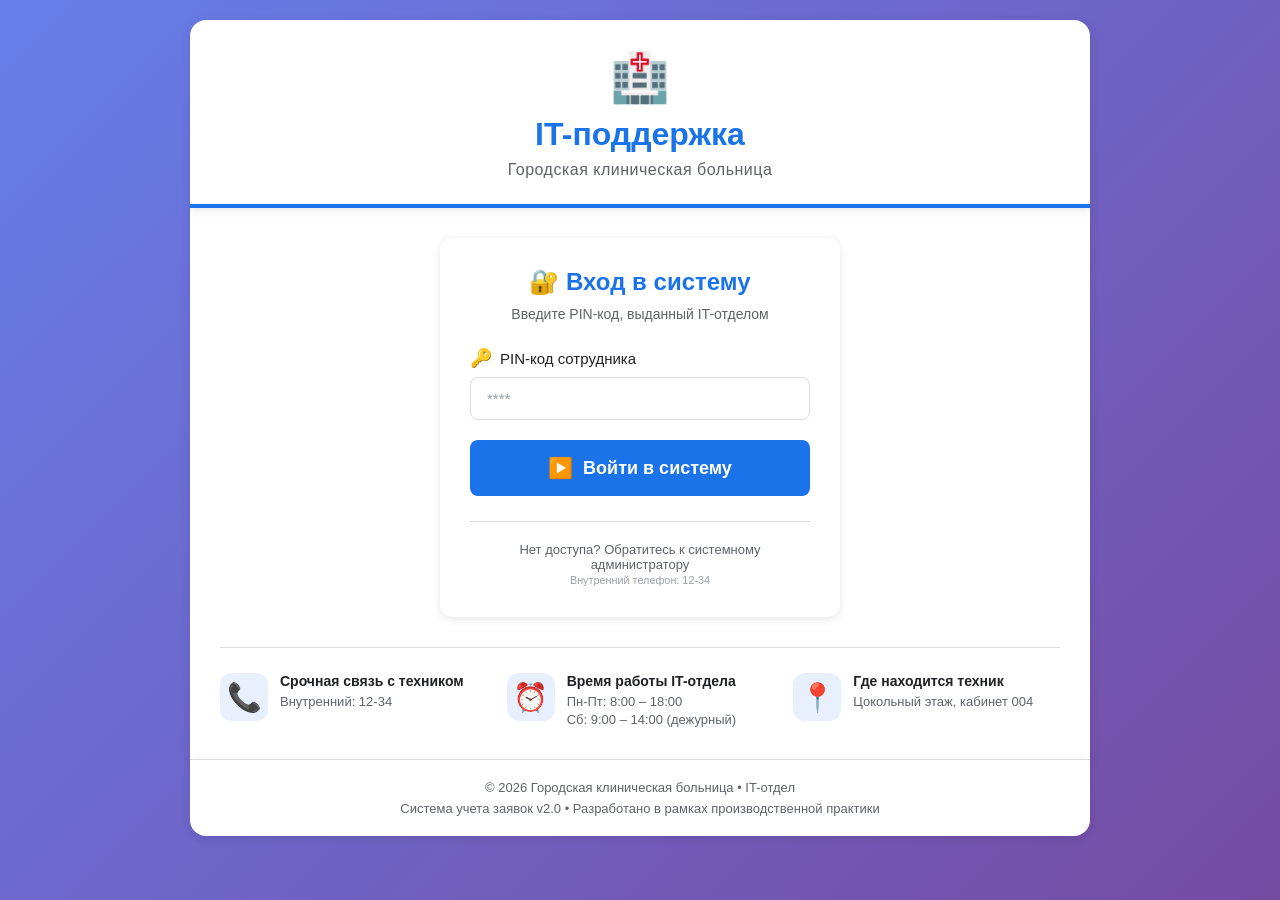
==== admin.html @ d773f5c8 "alpha 1" ====
<!DOCTYPE html>
<html lang="ru">
<head>
    <meta charset="UTF-8">
    <meta name="viewport" content="width=device-width, initial-scale=1.0">
    <title>Панель администратора | IT-отдел</title>
    <link rel="stylesheet" href="style.css">
</head>
<body>
    <div class="container">
        <header class="header admin-header">
            <div class="header-icon">🔐</div>
            <h1>Панель администратора</h1>
            <div class="header-subtitle">Управление заявками и сотрудниками</div>
            <button class="logout-btn" onclick="adminLogout()" style="background: rgba(255,255,255,0.2); color: white;">🚪 Выйти</button>
        </header>

        <main class="main">
            <!-- Проверка авторизации -->
            <div id="adminAuthCheck" style="display: none;"></div>
            
            <!-- Вкладки -->
            <div style="display: flex; gap: 10px; margin-bottom: 20px; border-bottom: 2px solid #e0e0e0;">
                <button class="tab-btn active" id="tabRequestsBtn" onclick="switchTab('requests')">📋 Заявки</button>
                <button class="tab-btn" id="tabStaffBtn" onclick="switchTab('staff')">👥 Сотрудники</button>
            </div>

            <!-- ПАНЕЛЬ ЗАЯВОК -->
            <div id="requestsPanel">
                <div class="admin-controls">
                    <button class="refresh-btn" onclick="loadRequests()">
                        <span>🔄</span> Обновить
                    </button>
                    <select id="statusFilter" class="filter-select" onchange="loadRequests()">
                        <option value="all">Все заявки</option>
                        <option value="Новая">Только новые</option>
                        <option value="В работе">В работе</option>
                        <option value="Выполнено">Выполненные</option>
                    </select>
                    <select id="priorityFilter" class="filter-select" onchange="loadRequests()">
                        <option value="all">Любая срочность</option>
                        <option value="Критическая">Критическая</option>
                        <option value="Срочная">Срочная</option>
                        <option value="Обычная">Обычная</option>
                    </select>
                    <button class="clear-btn" onclick="exportToCSV()">
                        <span>📊</span> Экспорт CSV
                    </button>
                    <button class="clear-btn" onclick="clearAllRequests()">
                        <span>🗑️</span> Очистить всё
                    </button>
                    <span class="stats" id="statsDisplay"></span>
                </div>

                <div class="requests-table-container">
                    <table class="requests-table" id="requestsTable">
                        <thead>
                            <tr>
                                <th>Время</th>
                                <th>Кабинет</th>
                                <th>Тип</th>
                                <th>Описание</th>
                                <th>Срочность</th>
                                <th>Контакт</th>
                                <th>Автор</th>
                                <th>Статус</th>
                            </tr>
                        </thead>
                        <tbody id="tableBody">
                            <tr><td colspan="8" class="empty-message">Загрузка заявок...</td></tr>
                        </tbody>
                    </table>
                </div>
            </div>

            <!-- ПАНЕЛЬ СОТРУДНИКОВ -->
            <div id="staffPanel" style="display: none;">
                <div class="admin-controls">
                    <button class="refresh-btn" onclick="showAddStaffForm()">
                        <span>➕</span> Добавить сотрудника
                    </button>
                    <span class="stats" id="staffStats"></span>
                </div>
                
                <div id="addStaffForm" style="display: none; background: #f8f9fa; padding: 20px; border-radius: 8px; margin-bottom: 20px;">
                    <h3 style="margin-bottom: 15px;">Регистрация нового сотрудника</h3>
                    <div style="display: grid; gap: 15px; grid-template-columns: repeat(auto-fit, minmax(200px, 1fr));">
                        <input type="text" id="newStaffName" placeholder="ФИО полностью" class="filter-select">
                        <input type="text" id="newStaffDepartment" placeholder="Отделение" class="filter-select">
                        <input type="text" id="newStaffPin" placeholder="PIN-код (4-6 цифр)" class="filter-select" maxlength="6" inputmode="numeric">
                    </div>
                    <div style="margin-top: 15px;">
                        <button class="refresh-btn" onclick="addStaffMember()">✅ Сохранить</button>
                        <button class="clear-btn" onclick="hideAddStaffForm()">❌ Отмена</button>
                    </div>
                </div>
                
                <div class="requests-table-container">
                    <table class="requests-table">
                        <thead>
                            <tr>
                                <th>ФИО</th>
                                <th>Отделение</th>
                                <th>PIN-код</th>
                                <th>Дата регистрации</th>
                                <th>Действия</th>
                            </tr>
                        </thead>
                        <tbody id="staffTableBody"></tbody>
                    </table>
                </div>
            </div>

            <div class="info-panel" style="margin-top: 30px;">
                <div class="info-item">
                    <span class="info-icon">👑</span>
                    <div>
                        <strong>Права администратора</strong>
                        <p>Просмотр заявок, изменение статусов, управление сотрудниками, экспорт данных.</p>
                    </div>
                </div>
                <div class="info-item">
                    <span class="info-icon">🔑</span>
                    <div>
                        <strong>PIN-код администратора</strong>
                        <p>Текущий: <code>7744</code> (можно изменить в script.js)</p>
                    </div>
                </div>
            </div>
        </main>

        <footer class="footer">
            <p>© 2026 Городская клиническая больница • IT-отдел</p>
            <p class="footer-small">Административная панель v2.0</p>
        </footer>
    </div>

    <script>
        // ===== ПРОВЕРКА АВТОРИЗАЦИИ =====
        if (sessionStorage.getItem('hospital_role') !== 'admin') {
            alert('Доступ запрещён. Войдите как администратор.');
            window.location.href = 'index.html';
        }

        function adminLogout() {
            sessionStorage.clear();
            window.location.href = 'index.html';
        }

        // ===== ИНИЦИАЛИЗАЦИЯ ДАННЫХ =====
        if (!localStorage.getItem('hospital_staff')) {
            const defaultStaff = [
                { id: 'staff-1', name: 'Иванова Мария Александровна', department: 'Терапевтическое отделение', pin: '3050', registeredAt: new Date().toLocaleString('ru-RU') },
                { id: 'staff-2', name: 'Петров Владимир Сергеевич', department: 'Хирургия', pin: '1122', registeredAt: new Date().toLocaleString('ru-RU') }
            ];
            localStorage.setItem('hospital_staff', JSON.stringify(defaultStaff));
        }

        if (!localStorage.getItem('hospital_requests')) {
            const testRequests = [
                { id: 'test-1', timestamp: new Date(Date.now() - 3600000).toLocaleString('ru-RU'), roomNumber: '305', equipmentType: 'Принтер', problemDescription: 'Не печатает, горит красная лампочка', priority: 'Срочная', contactName: 'Иванова М.А.', authorName: 'Иванова Мария Александровна', authorDept: 'Терапевтическое отделение', status: 'Новая' },
                { id: 'test-2', timestamp: new Date(Date.now() - 7200000).toLocaleString('ru-RU'), roomNumber: '112', equipmentType: 'Компьютер', problemDescription: 'Сильно тормозит, долго загружается', priority: 'Обычная', contactName: 'Петров В.С.', authorName: 'Петров Владимир Сергеевич', authorDept: 'Хирургия', status: 'В работе' },
                { id: 'test-3', timestamp: new Date(Date.now() - 86400000).toLocaleString('ru-RU'), roomNumber: 'Регистратура', equipmentType: 'Интернет', problemDescription: 'Нет доступа к МИС', priority: 'Критическая', contactName: 'Сидорова А.Н.', authorName: 'Иванова Мария Александровна', authorDept: 'Терапевтическое отделение', status: 'Выполнено' }
            ];
            localStorage.setItem('hospital_requests', JSON.stringify(testRequests));
        }

        // ===== ПЕРЕКЛЮЧЕНИЕ ВКЛАДОК =====
        let currentTab = 'requests';

        function switchTab(tab) {
            currentTab = tab;
            
            document.querySelectorAll('.tab-btn').forEach(btn => btn.classList.remove('active'));
            document.getElementById('tab' + (tab === 'requests' ? 'Requests' : 'Staff') + 'Btn').classList.add('active');
            
            document.getElementById('requestsPanel').style.display = tab === 'requests' ? 'block' : 'none';
            document.getElementById('staffPanel').style.display = tab === 'staff' ? 'block' : 'none';
            
            document.querySelector('.admin-controls').style.display = tab === 'requests' ? 'flex' : 'none';
            
            if (tab === 'staff') {
                loadStaffList();
            } else {
                loadRequests();
            }
        }

        // ===== РАБОТА С ЗАЯВКАМИ =====
        function loadRequests() {
            const statusFilter = document.getElementById('statusFilter').value;
            const priorityFilter = document.getElementById('priorityFilter').value;
            
            let requests = JSON.parse(localStorage.getItem('hospital_requests') || '[]');
            requests.sort((a, b) => new Date(b.timestamp) - new Date(a.timestamp));
            
            if (statusFilter !== 'all') requests = requests.filter(r => r.status === statusFilter);
            if (priorityFilter !== 'all') requests = requests.filter(r => r.priority === priorityFilter);
            
            const total = JSON.parse(localStorage.getItem('hospital_requests') || '[]').length;
            const newCount = JSON.parse(localStorage.getItem('hospital_requests') || '[]').filter(r => r.status === 'Новая').length;
            document.getElementById('statsDisplay').textContent = `Всего: ${total} | Новых: ${newCount}`;
            
            const tbody = document.getElementById('tableBody');
            
            if (requests.length === 0) {
                tbody.innerHTML = '<tr><td colspan="8" class="empty-message">Нет заявок</td></tr>';
                return;
            }
            
            tbody.innerHTML = requests.map(request => {
                const rowClass = request.priority === 'Критическая' ? 'priority-critical' : (request.priority === 'Срочная' ? 'priority-urgent' : '');
                const statusClass = request.status === 'Новая' ? 'status-new' : (request.status === 'В работе' ? 'status-progress' : 'status-done');
                const priorityIcon = request.priority === 'Критическая' ? '🔴' : (request.priority === 'Срочная' ? '🟡' : '🟢');
                
                return `
                    <tr class="${rowClass}" data-id="${request.id}">
                        <td>${request.timestamp || '—'}</td>
                        <td><strong>${request.roomNumber || '—'}</strong></td>
                        <td>${request.equipmentType || '—'}</td>
                        <td style="max-width: 200px;">${request.problemDescription || '—'}</td>
                        <td>${priorityIcon} ${request.priority || '—'}</td>
                        <td>${request.contactName || '—'}</td>
                        <td>${request.authorName || '—'}<br><small>${request.authorDept || ''}</small></td>
                        <td>
                            <span class="status-badge ${statusClass}" onclick="cycleStatus('${request.id}')">
                                ${request.status || 'Новая'}
                            </span>
                        </td>
                    </tr>
                `;
            }).join('');
        }

        function cycleStatus(requestId) {
            let requests = JSON.parse(localStorage.getItem('hospital_requests') || '[]');
            const requestIndex = requests.findIndex(r => r.id === requestId);
            if (requestIndex === -1) return;
            
            const currentStatus = requests[requestIndex].status;
            let newStatus;
            switch(currentStatus) {
                case 'Новая': newStatus = 'В работе'; break;
                case 'В работе': newStatus = 'Выполнено'; break;
                default: newStatus = 'Новая';
            }
            
            requests[requestIndex].status = newStatus;
            localStorage.setItem('hospital_requests', JSON.stringify(requests));
            loadRequests();
        }

        function exportToCSV() {
            const requests = JSON.parse(localStorage.getItem('hospital_requests') || '[]');
            if (requests.length === 0) { alert('Нет заявок для экспорта'); return; }
            
            const headers = ['Время', 'Кабинет', 'Тип оборудования', 'Описание', 'Срочность', 'Контакт', 'Автор', 'Отделение', 'Статус'];
            const rows = requests.map(r => [r.timestamp || '', r.roomNumber || '', r.equipmentType || '', r.problemDescription || '', r.priority || '', r.contactName || '', r.authorName || '', r.authorDept || '', r.status || '']);
            
            let csvContent = headers.join(';') + '\n';
            rows.forEach(row => { csvContent += row.map(cell => `"${String(cell).replace(/"/g, '""')}"`).join(';') + '\n'; });
            
            const blob = new Blob(['\ufeff' + csvContent], { type: 'text/csv;charset=utf-8;' });
            const link = document.createElement('a');
            link.href = URL.createObjectURL(blob);
            link.download = `заявки_ит_${new Date().toISOString().slice(0,10)}.csv`;
            link.click();
        }

        function clearAllRequests() {
            if (confirm('Удалить ВСЕ заявки? Это действие нельзя отменить.')) {
                localStorage.removeItem('hospital_requests');
                loadRequests();
            }
        }

        // ===== РАБОТА С СОТРУДНИКАМИ =====
        function loadStaffList() {
            const staff = JSON.parse(localStorage.getItem('hospital_staff') || '[]');
            const tbody = document.getElementById('staffTableBody');
            
            document.getElementById('staffStats').textContent = `Всего сотрудников: ${staff.length}`;
            
            if (staff.length === 0) {
                tbody.innerHTML = '<tr><td colspan="5" class="empty-message">Нет зарегистрированных сотрудников</td></tr>';
                return;
            }
            
            tbody.innerHTML = staff.map(member => `
                <tr>
                    <td><strong>${member.name}</strong></td>
                    <td>${member.department || '—'}</td>
                    <td><code>${member.pin}</code></td>
                    <td>${member.registeredAt || '—'}</td>
                    <td>
                        <button onclick="deleteStaffMember('${member.id}')" style="background: none; border: none; cursor: pointer; color: #dc2626;">🗑️ Удалить</button>
                    </td>
                </tr>
            `).join('');
        }

        function showAddStaffForm() {
            document.getElementById('addStaffForm').style.display = 'block';
        }

        function hideAddStaffForm() {
            document.getElementById('addStaffForm').style.display = 'none';
            document.getElementById('newStaffName').value = '';
            document.getElementById('newStaffDepartment').value = '';
            document.getElementById('newStaffPin').value = '';
        }

        function addStaffMember() {
            const name = document.getElementById('newStaffName').value.trim();
            const department = document.getElementById('newStaffDepartment').value.trim();
            const pin = document.getElementById('newStaffPin').value.trim();
            
            if (!name || !pin) { alert('Укажите ФИО и PIN-код'); return; }
            if (pin.length < 4) { alert('PIN-код должен содержать минимум 4 цифры'); return; }
            if (!/^\d+$/.test(pin)) { alert('PIN-код должен состоять только из цифр'); return; }
            
            const staff = JSON.parse(localStorage.getItem('hospital_staff') || '[]');
            if (staff.some(m => m.pin === pin)) { alert('Сотрудник с таким PIN-кодом уже существует'); return; }
            
            const newMember = {
                id: Date.now() + '-' + Math.random().toString(36).substr(2, 5),
                name: name,
                department: department,
                pin: pin,
                registeredAt: new Date().toLocaleString('ru-RU')
            };
            
            staff.push(newMember);
            localStorage.setItem('hospital_staff', JSON.stringify(staff));
            
            hideAddStaffForm();
            loadStaffList();
        }

        function deleteStaffMember(id) {
            if (confirm('Удалить сотрудника? Он больше не сможет войти в систему.')) {
                const staff = JSON.parse(localStorage.getItem('hospital_staff') || '[]');
                const filtered = staff.filter(m => m.id !== id);
                localStorage.setItem('hospital_staff', JSON.stringify(filtered));
                loadStaffList();
            }
        }

        // ===== ЗАПУСК =====
        loadRequests();
    </script>
</body>
</html>
---- style.css ----
/* ===== СБРОС СТИЛЕЙ ===== */
* {
    margin: 0;
    padding: 0;
    box-sizing: border-box;
}

/* ===== ПЕРЕМЕННЫЕ ===== */
:root {
    --primary-blue: #1a73e8;
    --primary-blue-dark: #1557b0;
    --primary-blue-light: #e8f0fe;
    --white: #ffffff;
    --gray-bg: #f5f7fa;
    --gray-border: #dadce0;
    --text-dark: #202124;
    --text-gray: #5f6368;
    --error-red: #d93025;
    --success-green: #188038;
    --shadow: 0 2px 10px rgba(0, 0, 0, 0.1);
    --shadow-hover: 0 4px 20px rgba(0, 0, 0, 0.15);
}

/* ===== БАЗОВЫЕ СТИЛИ ===== */
body {
    font-family: 'Segoe UI', 'Roboto', Arial, sans-serif;
    background: linear-gradient(135deg, #667eea 0%, #764ba2 100%);
    min-height: 100vh;
    padding: 20px;
    color: var(--text-dark);
}

.container {
    max-width: 900px;
    margin: 0 auto;
}

/* ===== ШАПКА ===== */
.header {
    background: var(--white);
    border-radius: 16px 16px 0 0;
    padding: 30px 30px 25px;
    text-align: center;
    box-shadow: var(--shadow);
    border-bottom: 4px solid var(--primary-blue);
    position: relative;
}

.header-icon {
    font-size: 48px;
    margin-bottom: 10px;
}

.header h1 {
    font-size: 32px;
    font-weight: 600;
    color: var(--primary-blue);
    margin-bottom: 8px;
}

.header-subtitle {
    font-size: 16px;
    color: var(--text-gray);
    letter-spacing: 0.5px;
}

/* ===== ОСНОВНОЙ КОНТЕНТ ===== */
.main {
    background: var(--white);
    padding: 30px;
    box-shadow: var(--shadow);
}

/* ===== АВТОРИЗАЦИЯ ===== */
.auth-card {
    background: white;
    border-radius: 12px;
    padding: 30px;
    box-shadow: var(--shadow);
    max-width: 400px;
    margin: 0 auto;
}

.auth-card h2 {
    text-align: center;
    margin-bottom: 10px;
    color: var(--primary-blue);
}

.auth-hint {
    text-align: center;
    color: var(--text-gray);
    font-size: 14px;
    margin-bottom: 25px;
}

.auth-message {
    margin-top: 15px;
    padding: 10px;
    border-radius: 6px;
    font-size: 14px;
    text-align: center;
    display: none;
}

.auth-message.error {
    display: block;
    background: #fce8e6;
    color: var(--error-red);
}

.auth-footer {
    margin-top: 25px;
    text-align: center;
    font-size: 13px;
    color: var(--text-gray);
    border-top: 1px solid var(--gray-border);
    padding-top: 20px;
}

.auth-footer small {
    color: #9aa0a6;
}

.logout-btn {
    position: absolute;
    top: 20px;
    right: 20px;
    background: rgba(26, 115, 232, 0.1);
    color: var(--primary-blue);
    border: 1px solid var(--primary-blue-light);
    padding: 8px 16px;
    border-radius: 20px;
    cursor: pointer;
    font-size: 13px;
    transition: all 0.2s;
    font-weight: 500;
}

.logout-btn:hover {
    background: var(--primary-blue-light);
}

.user-label {
    margin-top: 10px;
    font-size: 13px;
    color: var(--text-gray);
}

/* ===== ФОРМА ===== */
.form-card {
    margin-bottom: 30px;
}

.form-card h2 {
    font-size: 24px;
    font-weight: 500;
    color: var(--text-dark);
    margin-bottom: 8px;
}

.form-hint {
    color: var(--text-gray);
    font-size: 14px;
    margin-bottom: 25px;
    padding-bottom: 15px;
    border-bottom: 1px solid var(--gray-border);
}

.form-group {
    margin-bottom: 20px;
}

.form-group label {
    display: flex;
    align-items: center;
    gap: 8px;
    font-weight: 500;
    color: var(--text-dark);
    margin-bottom: 8px;
    font-size: 15px;
}

.label-icon {
    font-size: 18px;
}

.form-group input,
.form-group select,
.form-group textarea {
    width: 100%;
    padding: 12px 16px;
    font-size: 15px;
    border: 1px solid var(--gray-border);
    border-radius: 8px;
    background: var(--white);
    transition: all 0.2s ease;
    font-family: inherit;
}

.form-group input:focus,
.form-group select:focus,
.form-group textarea:focus {
    outline: none;
    border-color: var(--primary-blue);
    box-shadow: 0 0 0 3px var(--primary-blue-light);
}

.form-group input::placeholder,
.form-group textarea::placeholder {
    color: #9aa0a6;
}

.submit-btn {
    width: 100%;
    padding: 16px 24px;
    background: var(--primary-blue);
    color: var(--white);
    border: none;
    border-radius: 8px;
    font-size: 18px;
    font-weight: 600;
    cursor: pointer;
    display: flex;
    align-items: center;
    justify-content: center;
    gap: 10px;
    transition: all 0.2s ease;
    margin-top: 10px;
}

.submit-btn:hover {
    background: var(--primary-blue-dark);
    box-shadow: var(--shadow-hover);
    transform: translateY(-1px);
}

.submit-btn:disabled {
    background: #a8c7fa;
    cursor: not-allowed;
    transform: none;
}

.btn-icon {
    font-size: 20px;
}

.form-message {
    margin-top: 20px;
    padding: 12px 16px;
    border-radius: 8px;
    font-size: 14px;
    display: none;
}

.form-message.success {
    display: block;
    background: #e6f4ea;
    color: var(--success-green);
    border: 1px solid #ceead6;
}

.form-message.error {
    display: block;
    background: #fce8e6;
    color: var(--error-red);
    border: 1px solid #f6c9c6;
}

.form-message.info {
    display: block;
    background: var(--primary-blue-light);
    color: var(--primary-blue-dark);
    border: 1px solid #d2e3fc;
}

/* ===== ИНФО-ПАНЕЛЬ ===== */
.info-panel {
    display: grid;
    grid-template-columns: repeat(auto-fit, minmax(200px, 1fr));
    gap: 20px;
    margin-top: 30px;
    padding-top: 25px;
    border-top: 1px solid var(--gray-border);
}

.info-item {
    display: flex;
    gap: 12px;
    align-items: flex-start;
}

.info-icon {
    font-size: 28px;
    background: var(--primary-blue-light);
    width: 48px;
    height: 48px;
    display: flex;
    align-items: center;
    justify-content: center;
    border-radius: 12px;
    flex-shrink: 0;
}

.info-item strong {
    display: block;
    font-size: 14px;
    color: var(--text-dark);
    margin-bottom: 4px;
}

.info-item p {
    font-size: 13px;
    color: var(--text-gray);
    line-height: 1.4;
}

/* ===== ПОДВАЛ ===== */
.footer {
    background: var(--white);
    border-radius: 0 0 16px 16px;
    padding: 20px 30px;
    text-align: center;
    box-shadow: var(--shadow);
    border-top: 1px solid var(--gray-border);
}

.footer p {
    color: var(--text-gray);
    font-size: 13px;
}

.footer-small {
    margin-top: 6px;
    font-size: 12px;
    color: #9aa0a6;
}

/* ===== АДАПТИВНОСТЬ ===== */
@media (max-width: 600px) {
    body {
        padding: 10px;
    }
    
    .header {
        padding: 20px 20px 15px;
    }
    
    .header h1 {
        font-size: 26px;
    }
    
    .main {
        padding: 20px;
    }
    
    .info-panel {
        grid-template-columns: 1fr;
    }
    
    .submit-btn {
        padding: 14px 20px;
        font-size: 16px;
    }
    
    .logout-btn {
        top: 10px;
        right: 10px;
    }
}

/* ===== АНИМАЦИЯ ЗАГРУЗКИ ===== */
@keyframes spin {
    0% { transform: rotate(0deg); }
    100% { transform: rotate(360deg); }
}

.loading-spinner {
    display: inline-block;
    width: 20px;
    height: 20px;
    border: 3px solid rgba(255, 255, 255, 0.3);
    border-radius: 50%;
    border-top-color: var(--white);
    animation: spin 0.8s linear infinite;
}

/* ===== СТИЛИ ДЛЯ АДМИНКИ ===== */
.admin-header {
    background: #2c3e50 !important;
}

.admin-header h1 {
    color: white !important;
}

.requests-table-container {
    overflow-x: auto;
    margin-top: 20px;
}

.requests-table {
    width: 100%;
    border-collapse: collapse;
    font-size: 14px;
    background: white;
    border-radius: 8px;
    overflow: hidden;
    box-shadow: 0 2px 8px rgba(0,0,0,0.1);
}

.requests-table th {
    background: #34495e;
    color: white;
    padding: 14px 12px;
    text-align: left;
    font-weight: 500;
    white-space: nowrap;
}

.requests-table td {
    padding: 12px;
    border-bottom: 1px solid #e0e0e0;
    vertical-align: top;
}

.requests-table tr:hover {
    background: #f8f9fa;
}

.status-badge {
    display: inline-block;
    padding: 4px 10px;
    border-radius: 20px;
    font-size: 12px;
    font-weight: 600;
    cursor: pointer;
    transition: all 0.2s;
}

.status-new {
    background: #fee2e2;
    color: #dc2626;
}

.status-progress {
    background: #fef3c7;
    color: #d97706;
}

.status-done {
    background: #d1fae5;
    color: #059669;
}

.priority-critical {
    background: #fee2e2;
    border-left: 4px solid #dc2626;
}

.priority-urgent {
    border-left: 4px solid #f59e0b;
}

.admin-controls {
    display: flex;
    gap: 15px;
    margin-bottom: 20px;
    flex-wrap: wrap;
    align-items: center;
}

.refresh-btn {
    background: var(--primary-blue);
    color: white;
    border: none;
    padding: 10px 20px;
    border-radius: 6px;
    cursor: pointer;
    font-size: 14px;
    display: flex;
    align-items: center;
    gap: 8px;
}

.refresh-btn:hover {
    background: var(--primary-blue-dark);
}

.clear-btn {
    background: #6c757d;
    color: white;
    border: none;
    padding: 10px 20px;
    border-radius: 6px;
    cursor: pointer;
    font-size: 14px;
}

.clear-btn:hover {
    background: #5a6268;
}

.stats {
    margin-left: auto;
    font-size: 14px;
    color: var(--text-gray);
}

.empty-message {
    text-align: center;
    padding: 40px;
    color: #9aa0a6;
    font-size: 16px;
}

.filter-select {
    padding: 10px 16px;
    border: 1px solid var(--gray-border);
    border-radius: 6px;
    font-size: 14px;
    background: white;
}

.tab-btn {
    background: none;
    border: none;
    padding: 12px 24px;
    font-size: 15px;
    cursor: pointer;
    color: var(--text-gray);
    border-bottom: 3px solid transparent;
    transition: all 0.2s;
}

.tab-btn:hover {
    color: var(--primary-blue);
}

.tab-btn.active {
    color: var(--primary-blue);
    border-bottom-color: var(--primary-blue);
    font-weight: 600;
}

code {
    background: #f1f3f4;
    padding: 2px 6px;
    border-radius: 4px;
    font-family: monospace;
}
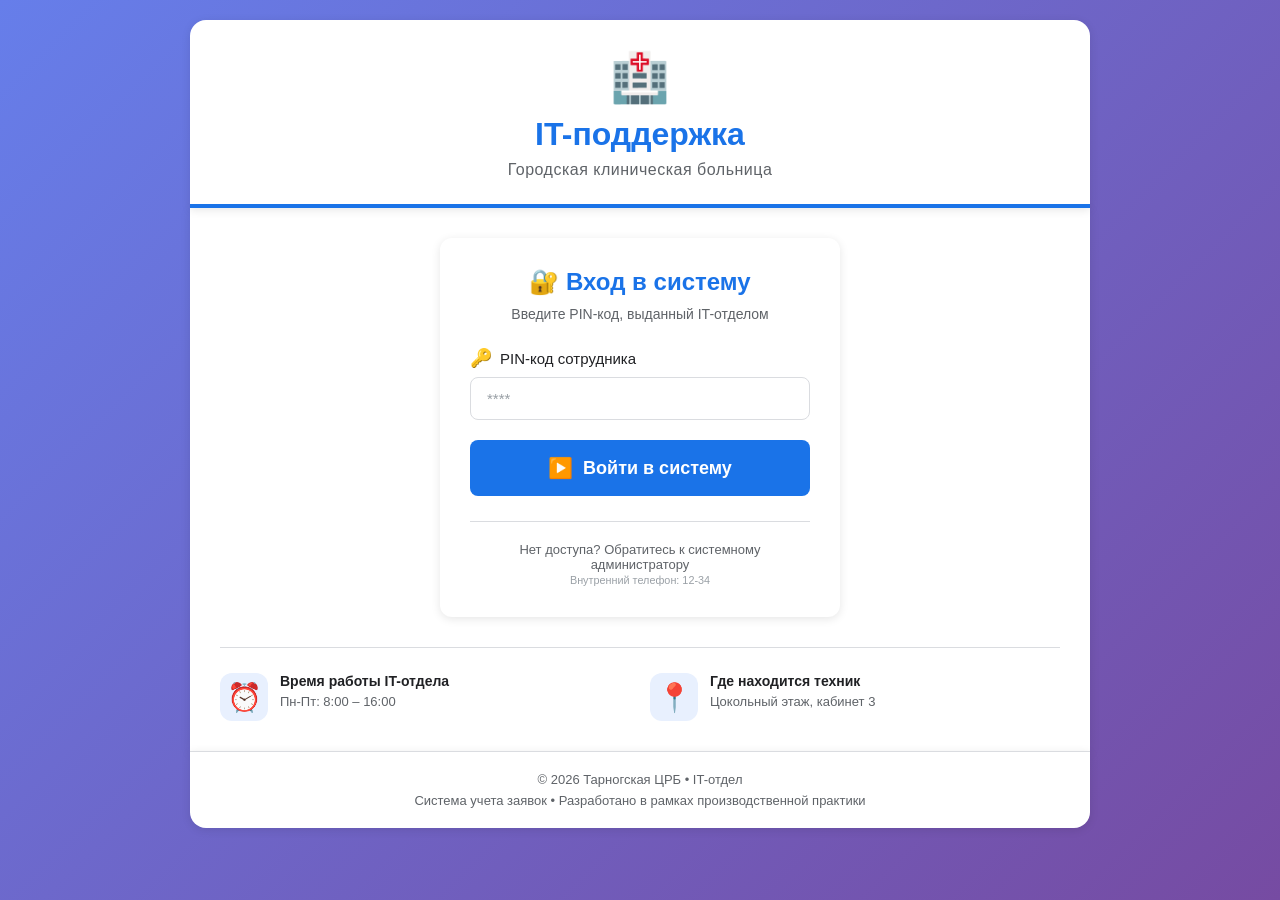
==== commit e5b0b105: "alpha 2" ====
--- a/admin.html
+++ b/admin.html
@@ -130,8 +130,8 @@
         </main>
 
         <footer class="footer">
-            <p>© 2026 Городская клиническая больница • IT-отдел</p>
-            <p class="footer-small">Административная панель v2.0</p>
+            <p>© 2026 Тарногская ЦРБ • IT-отдел</p>
+            <p class="footer-small">Административная панель </p>
         </footer>
     </div>
 
